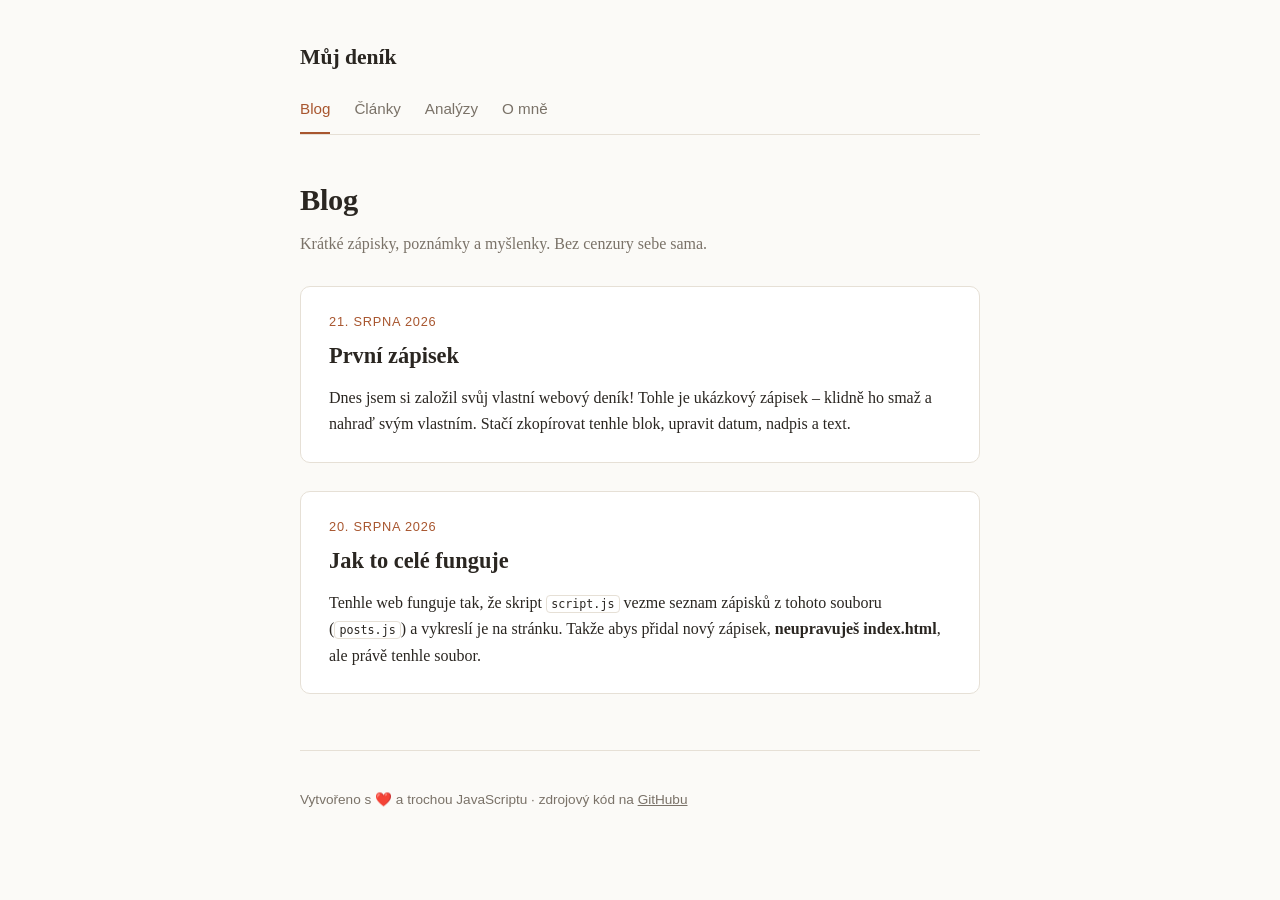
==== index.html @ 7cc1a0c2 "Add files via upload" ====
<!doctype html>
<html lang="cs">
<head>
  <meta charset="UTF-8">
  <meta name="viewport" content="width=device-width, initial-scale=1.0">
  <title>Blog · Můj deník</title>
  <link rel="stylesheet" href="style.css">
</head>
<body>

  <header>
    <a href="index.html" class="site-title">Můj deník</a>

    <nav class="nav">
      <a href="index.html"   class="nav-link is-active">Blog</a>
      <a href="clanky.html"  class="nav-link">Články</a>
      <a href="analyzy.html" class="nav-link">Analýzy</a>
      <a href="o-mne.html"   class="nav-link">O mně</a>
    </nav>
  </header>

  <main>
    <h1 class="page-title">Blog</h1>
    <p class="page-intro">Krátké zápisky, poznámky a myšlenky. Bez cenzury sebe sama.</p>

    <!-- Zápisky se sem vykreslí automaticky ze souboru posts.js -->
    <div id="posts"></div>
  </main>

  <footer>
    <p>Vytvořeno s ❤️ a trochou JavaScriptu · zdrojový kód na
      <a href="https://github.com/Fluscus/Fluscus.github.io">GitHubu</a></p>
  </footer>

  <script src="posts.js"></script>
  <script src="script.js"></script>
</body>
</html>
---- style.css ----
/* ============================================
   BAREVNÁ PALETA
   ============================================
   Proměnné v :root si nadefinuješ jednou a pak je používáš
   všude přes var(--nazev). Když budeš chtít změnit barvu webu,
   měníš ji jen tady na jednom místě.                          */

:root {
  --bg: #fbfaf7;
  --text: #2a2621;
  --muted: #7a7268;
  --accent: #a8562f;
  --border: #e6e0d6;
  --card-bg: #ffffff;
  --max-width: 680px;
}

/* Pokud má návštěvník v systému zapnutý tmavý režim,
   přepíšou se tyhle proměnné a web sám ztmavne.            */
@media (prefers-color-scheme: dark) {
  :root {
    --bg: #1c1a17;
    --text: #ece7de;
    --muted: #9c9488;
    --accent: #e0895b;
    --border: #35312b;
    --card-bg: #232019;
  }
}

* {
  box-sizing: border-box;
}

body {
  margin: 0;
  padding: 0 1.25rem 4rem;
  background: var(--bg);
  color: var(--text);
  font-family: "Iowan Old Style", "Georgia", "Charter", serif;
  line-height: 1.65;
}

/* ============================================
   HLAVIČKA A NAVIGACE
   ============================================ */

header {
  max-width: var(--max-width);
  margin: 0 auto;
  padding: 2.5rem 0 0;
  border-bottom: 1px solid var(--border);
}

/* Název webu vlevo nahoře. Je to odkaz na úvodní stránku,
   ale nechceme, aby vypadal jako podtržený modrý odkaz.    */
.site-title {
  display: inline-block;
  font-size: 1.35rem;
  font-weight: bold;
  color: var(--text);
  text-decoration: none;   /* zruší podtržení */
  margin-bottom: 1.25rem;
}

/* display:flex srovná odkazy vedle sebe do řádku.
   gap je mezera mezi nimi. flex-wrap znamená, že na úzkém
   displeji telefonu se zalomí na další řádek místo přetečení. */
.nav {
  display: flex;
  flex-wrap: wrap;
  gap: 1.5rem;
}

.nav-link {
  font-family: -apple-system, BlinkMacSystemFont, "Segoe UI", sans-serif;
  font-size: 0.95rem;
  color: var(--muted);
  text-decoration: none;
  padding-bottom: 0.7rem;

  /* Průhledná čára pod odkazem. Je tu pořád, jen ji není vidět –
     díky tomu se text při najetí myší neposune o 2 pixely. */
  border-bottom: 2px solid transparent;

  transition: color 0.15s;   /* barva se mění plynule, ne skokem */
}

/* :hover = stav, kdy je na odkazu myš */
.nav-link:hover {
  color: var(--text);
}

/* Odkaz na stránku, na které zrovna jsem. Ten štítek is-active
   si v každém HTML souboru posouváš na správný odkaz.      */
.nav-link.is-active {
  color: var(--accent);
  border-bottom-color: var(--accent);
}

/* ============================================
   OBSAH STRÁNKY
   ============================================ */

main {
  max-width: var(--max-width);
  margin: 0 auto;
}

.page-title {
  margin: 2.5rem 0 0.4rem;
  font-size: 1.9rem;
  letter-spacing: -0.01em;
}

.page-intro {
  margin: 0 0 0.5rem;
  color: var(--muted);
}

/* ============================================
   ZÁPISKY NA BLOGU
   ============================================ */

.post {
  background: var(--card-bg);
  border: 1px solid var(--border);
  border-radius: 10px;
  padding: 1.5rem 1.75rem;
  margin-top: 1.75rem;
}

.post time {
  display: block;
  font-family: -apple-system, BlinkMacSystemFont, "Segoe UI", sans-serif;
  font-size: 0.8rem;
  text-transform: uppercase;
  letter-spacing: 0.06em;
  color: var(--accent);
  margin-bottom: 0.4rem;
}

.post h2 {
  margin: 0 0 0.6rem;
  font-size: 1.4rem;
}

.post p {
  margin: 0;
}

.empty {
  color: var(--muted);
  font-style: italic;
  margin-top: 2rem;
}

/* ============================================
   PATIČKA
   ============================================ */

footer {
  max-width: var(--max-width);
  margin: 3.5rem auto 0;
  padding-top: 1.5rem;
  border-top: 1px solid var(--border);
  color: var(--muted);
  font-size: 0.85rem;
  font-family: -apple-system, BlinkMacSystemFont, "Segoe UI", sans-serif;
}

footer a {
  color: inherit;
}

code {
  background: var(--card-bg);
  border: 1px solid var(--border);
  border-radius: 4px;
  padding: 0.1em 0.35em;
  font-size: 0.9em;
}
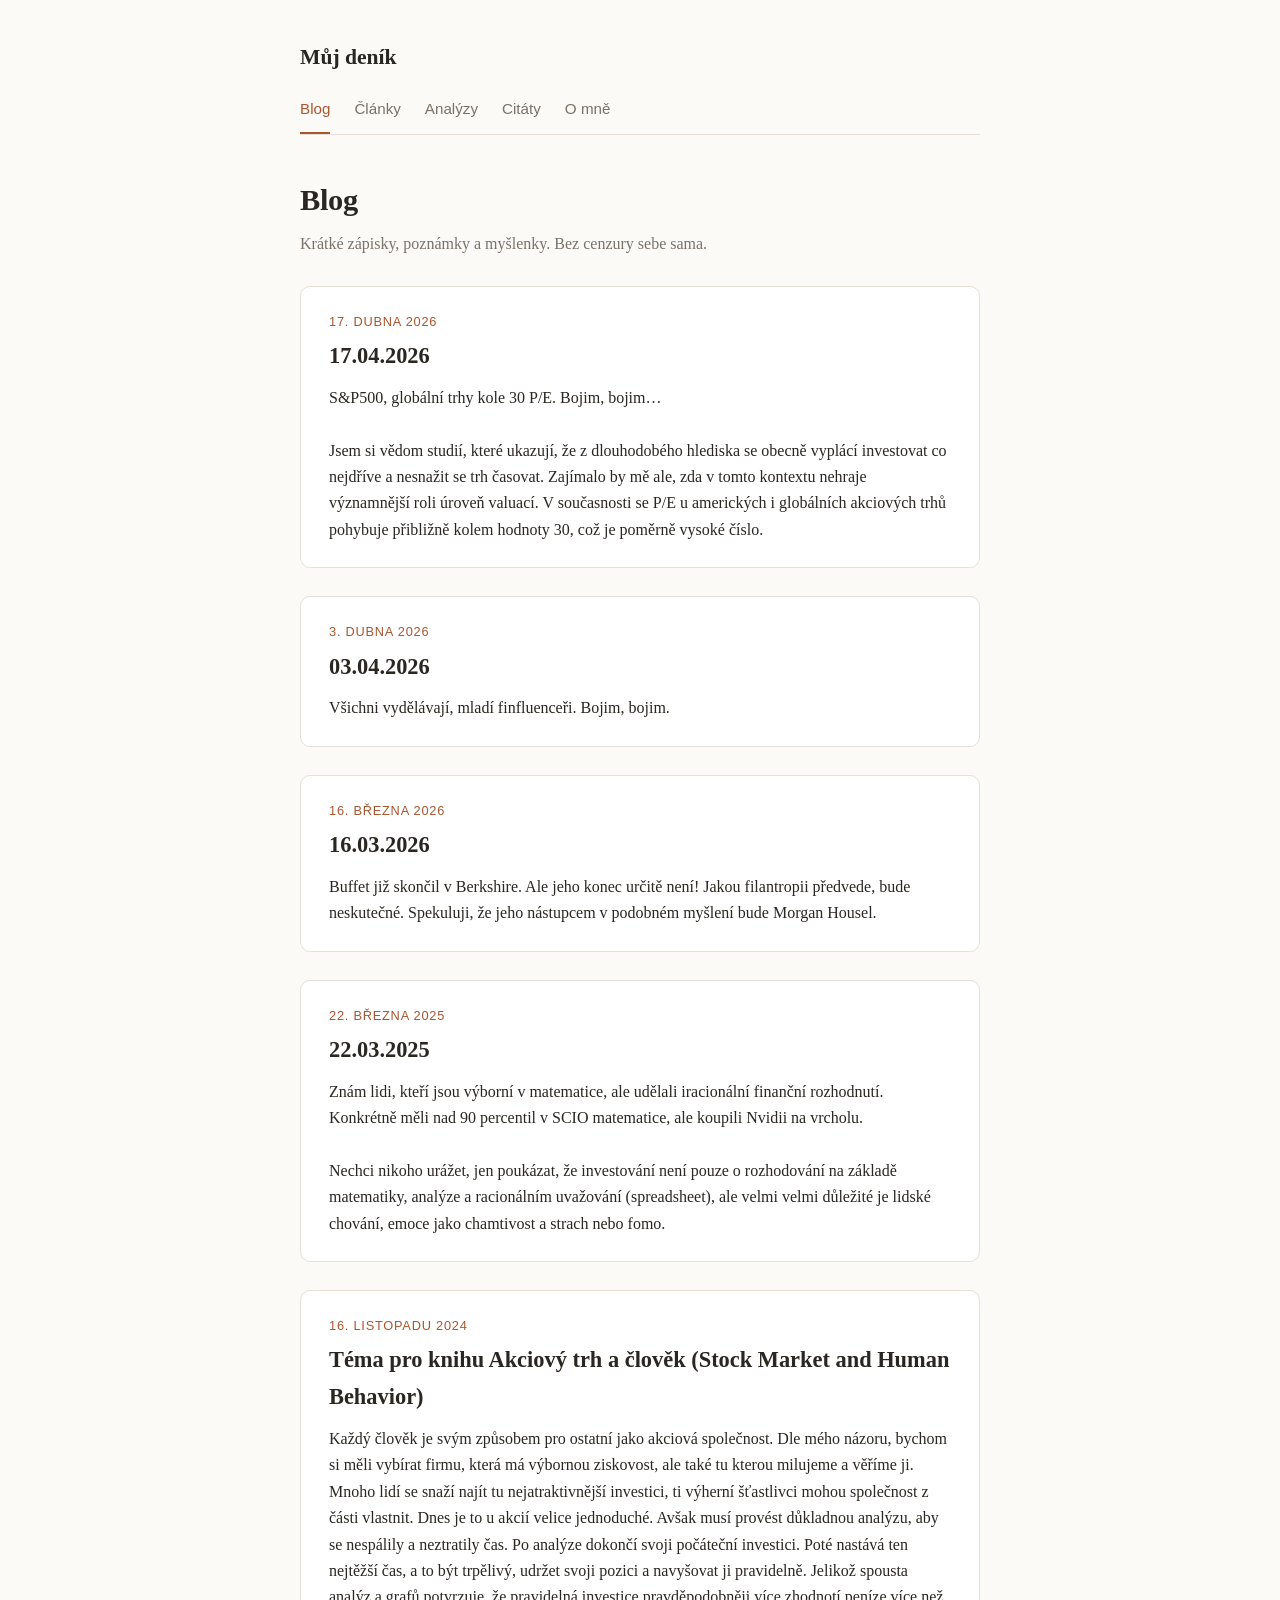
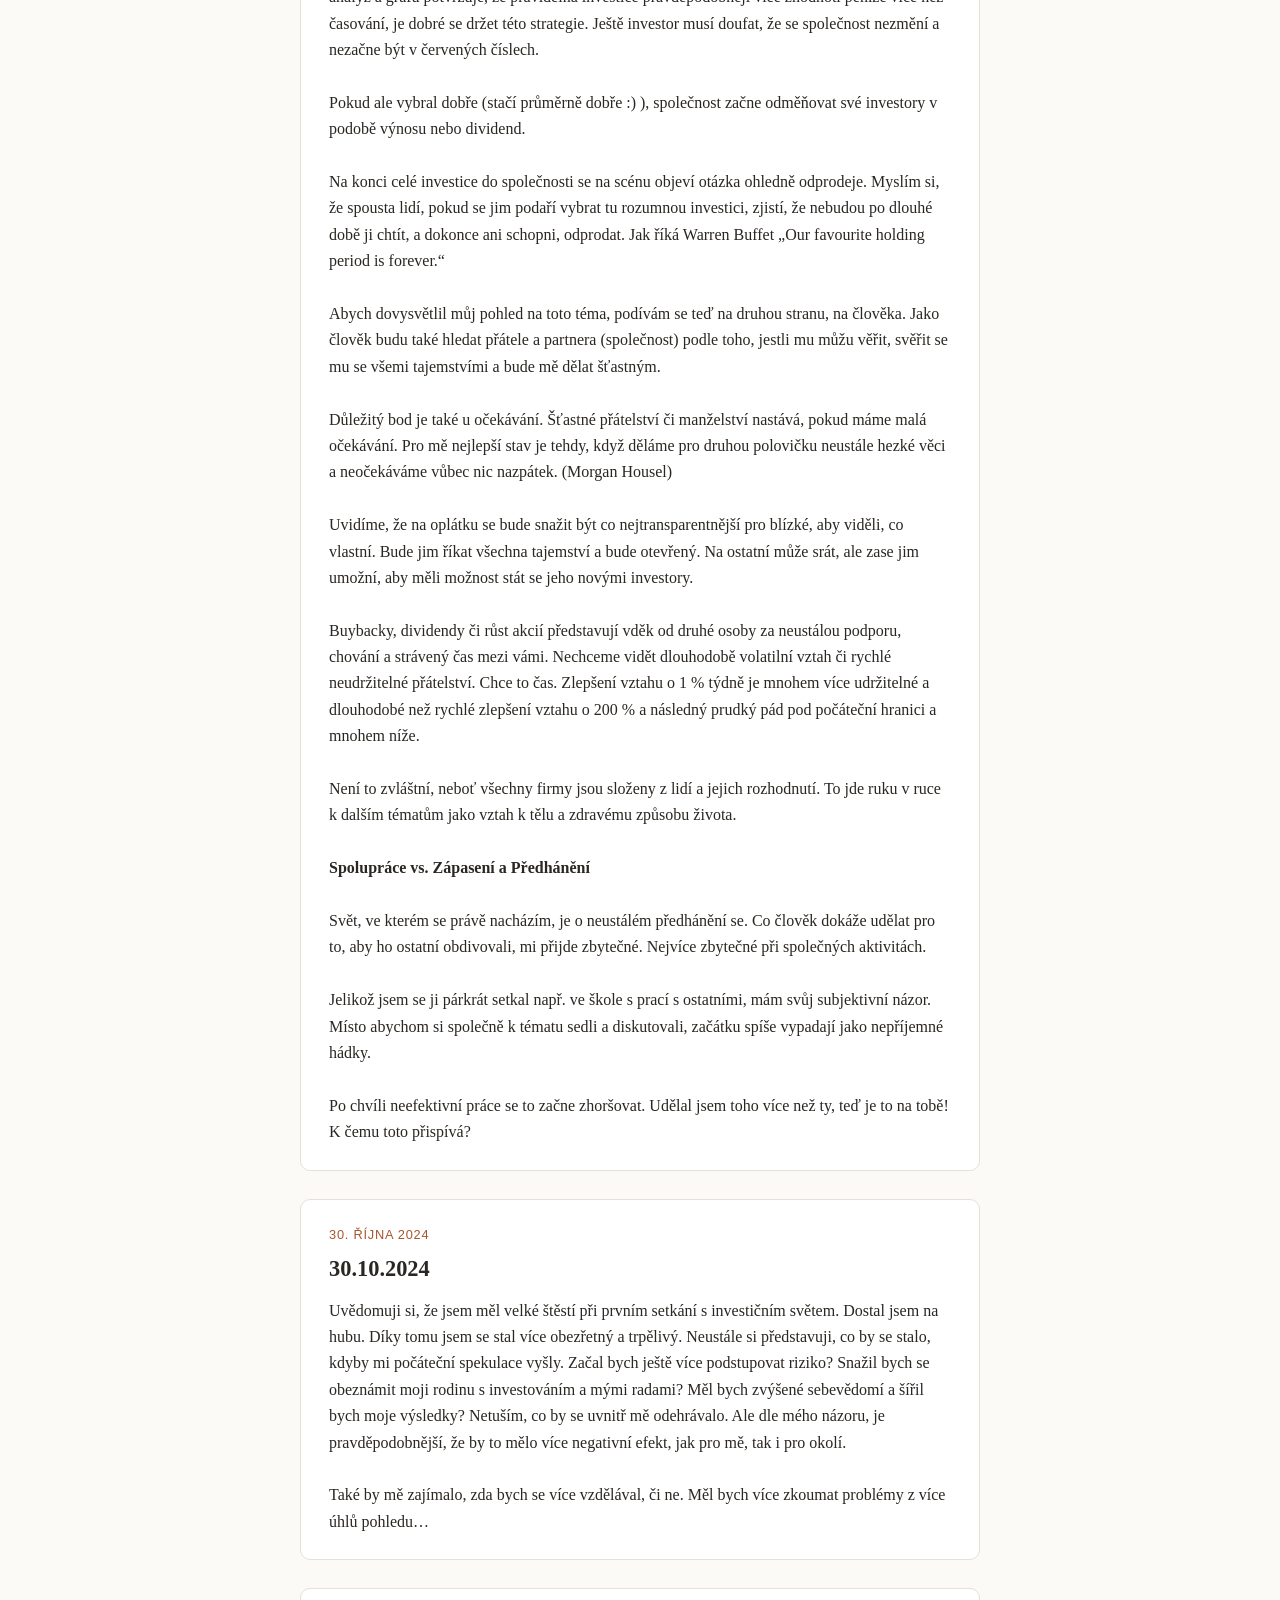
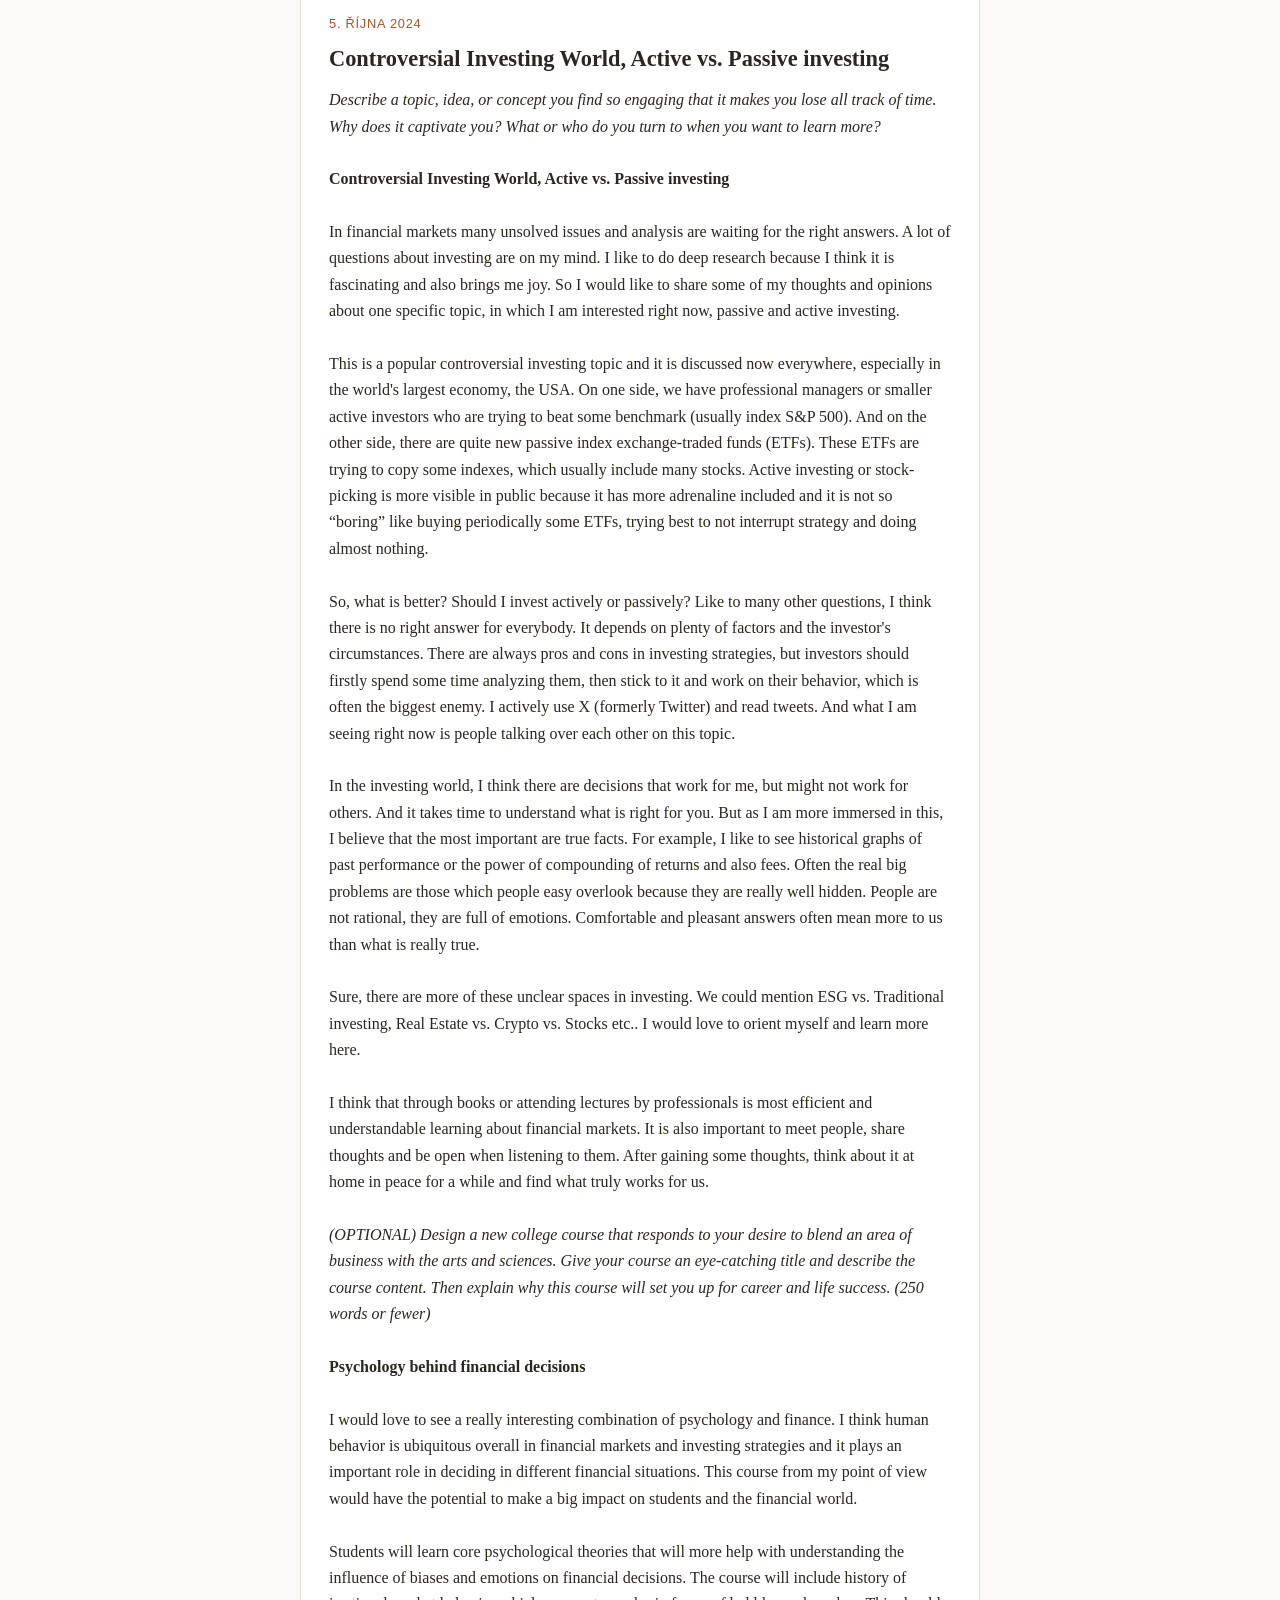
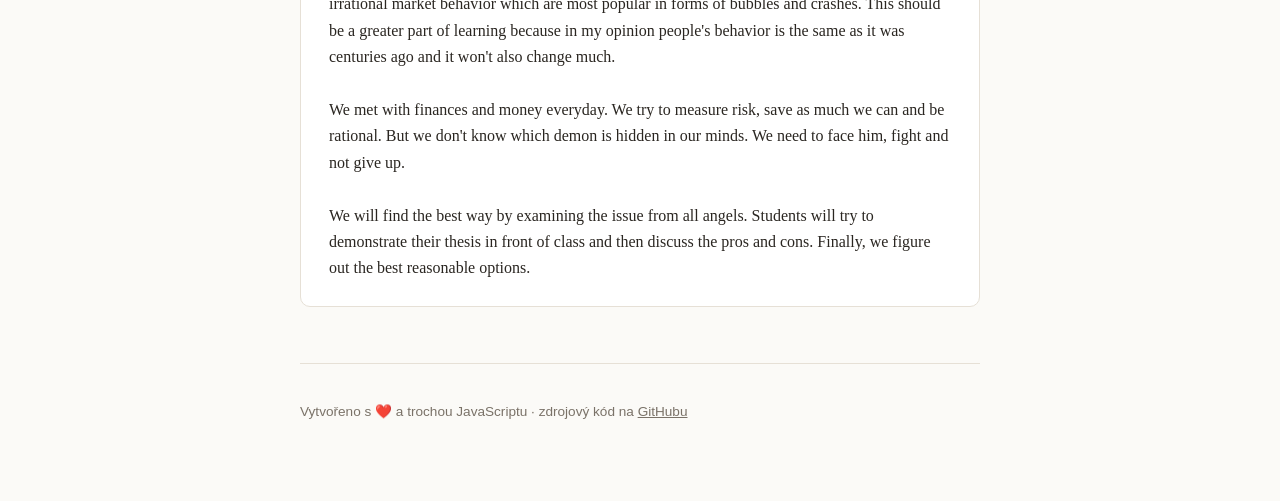
==== commit 16cb9ad1: "a" ====
--- a/index.html
+++ b/index.html
@@ -15,6 +15,7 @@
       <a href="index.html"   class="nav-link is-active">Blog</a>
       <a href="clanky.html"  class="nav-link">Články</a>
       <a href="analyzy.html" class="nav-link">Analýzy</a>
+      <a href="citaty.html"  class="nav-link">Citáty</a>
       <a href="o-mne.html"   class="nav-link">O mně</a>
     </nav>
   </header>
--- a/style.css
+++ b/style.css
@@ -156,6 +156,45 @@
 }
 
 /* ============================================
+   CITÁTY
+   ============================================ */
+
+.citat-card {
+  background: var(--card-bg);
+  border: 1px solid var(--border);
+  border-radius: 10px;
+  padding: 1.5rem 1.75rem;
+  margin-top: 1.75rem;
+  cursor: pointer;
+}
+
+.citat-text {
+  margin: 0 0 0.6rem;
+  font-size: 1.2rem;
+  font-style: italic;
+}
+
+.citat-autor {
+  margin: 0;
+  color: var(--muted);
+  font-family: -apple-system, BlinkMacSystemFont, "Segoe UI", sans-serif;
+  font-size: 0.85rem;
+}
+
+/* Komentář je schovaný, dokud karta nemá třídu is-open
+   (tu přepíná klik v citaty-script.js). */
+.citat-komentar {
+  display: none;
+  margin: 1rem 0 0;
+  padding-top: 1rem;
+  border-top: 1px solid var(--border);
+}
+
+.citat-card.is-open .citat-komentar {
+  display: block;
+}
+
+/* ============================================
    PATIČKA
    ============================================ */
 
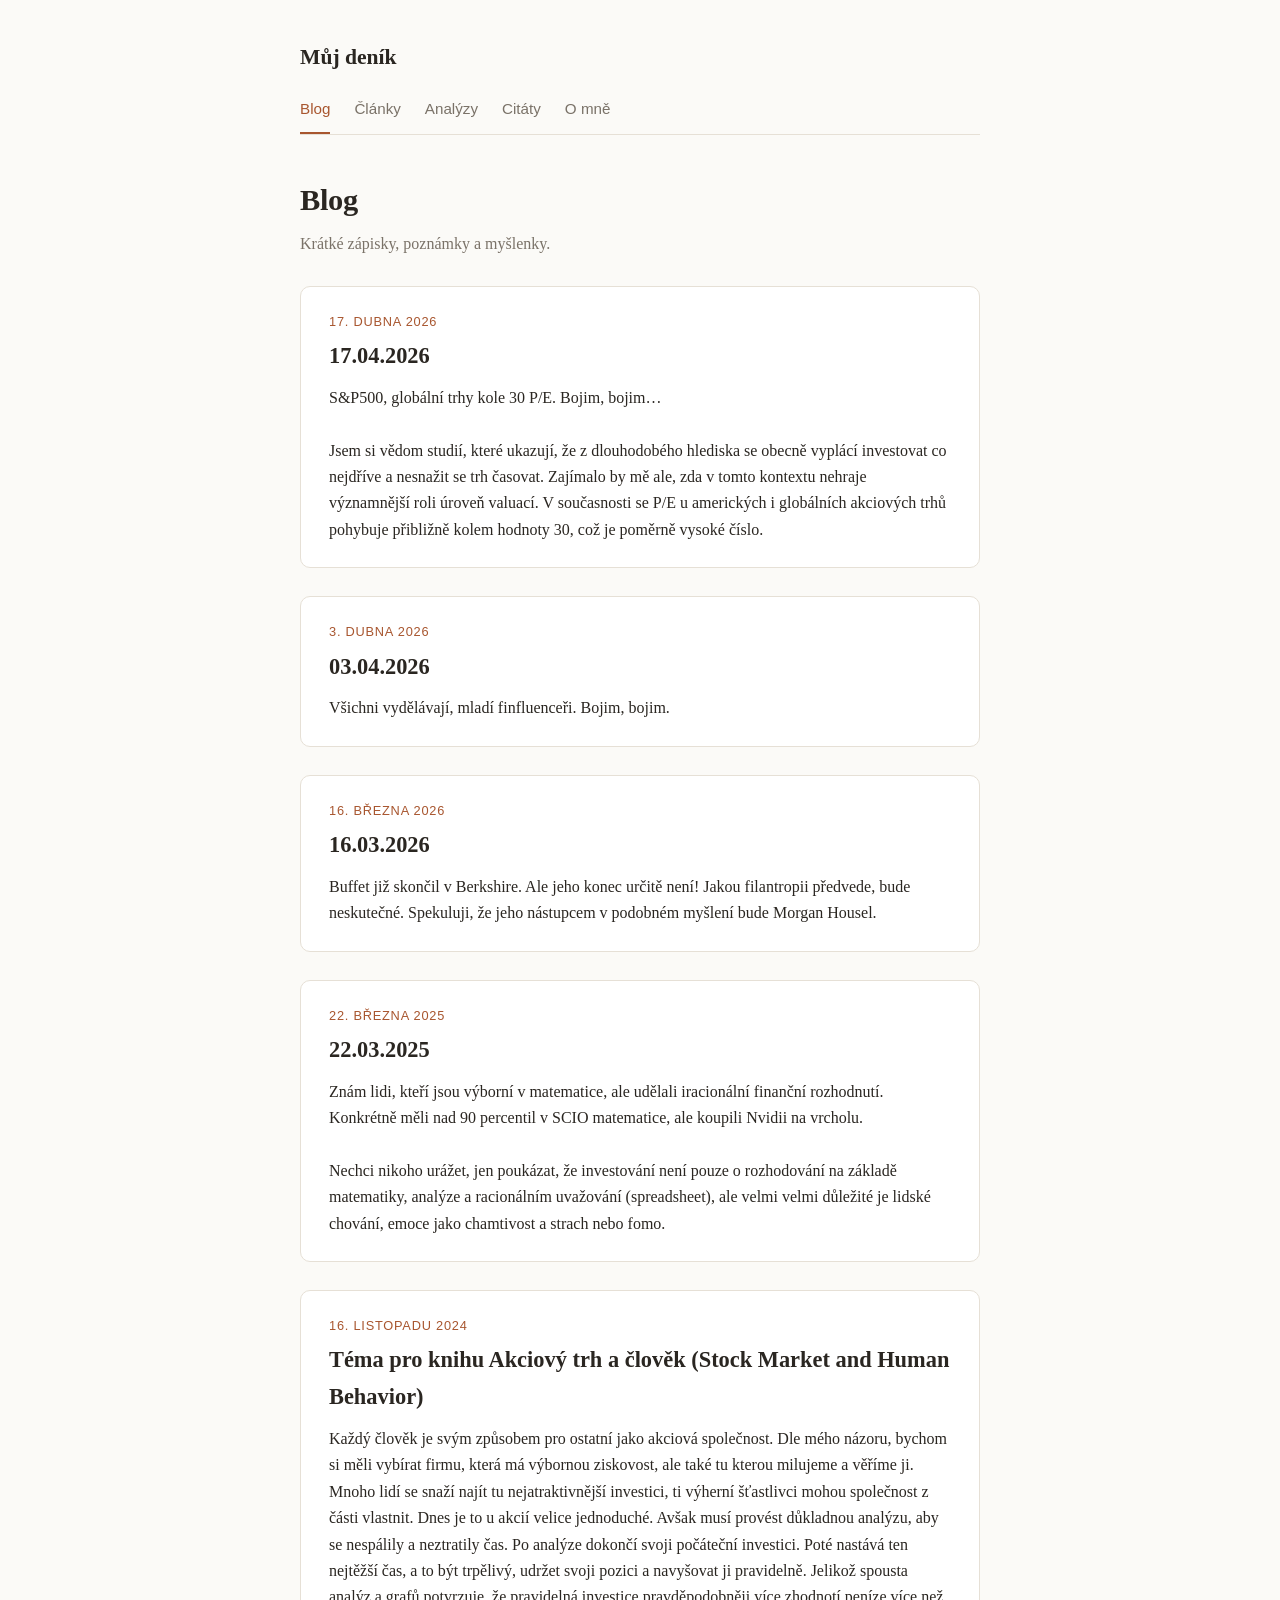
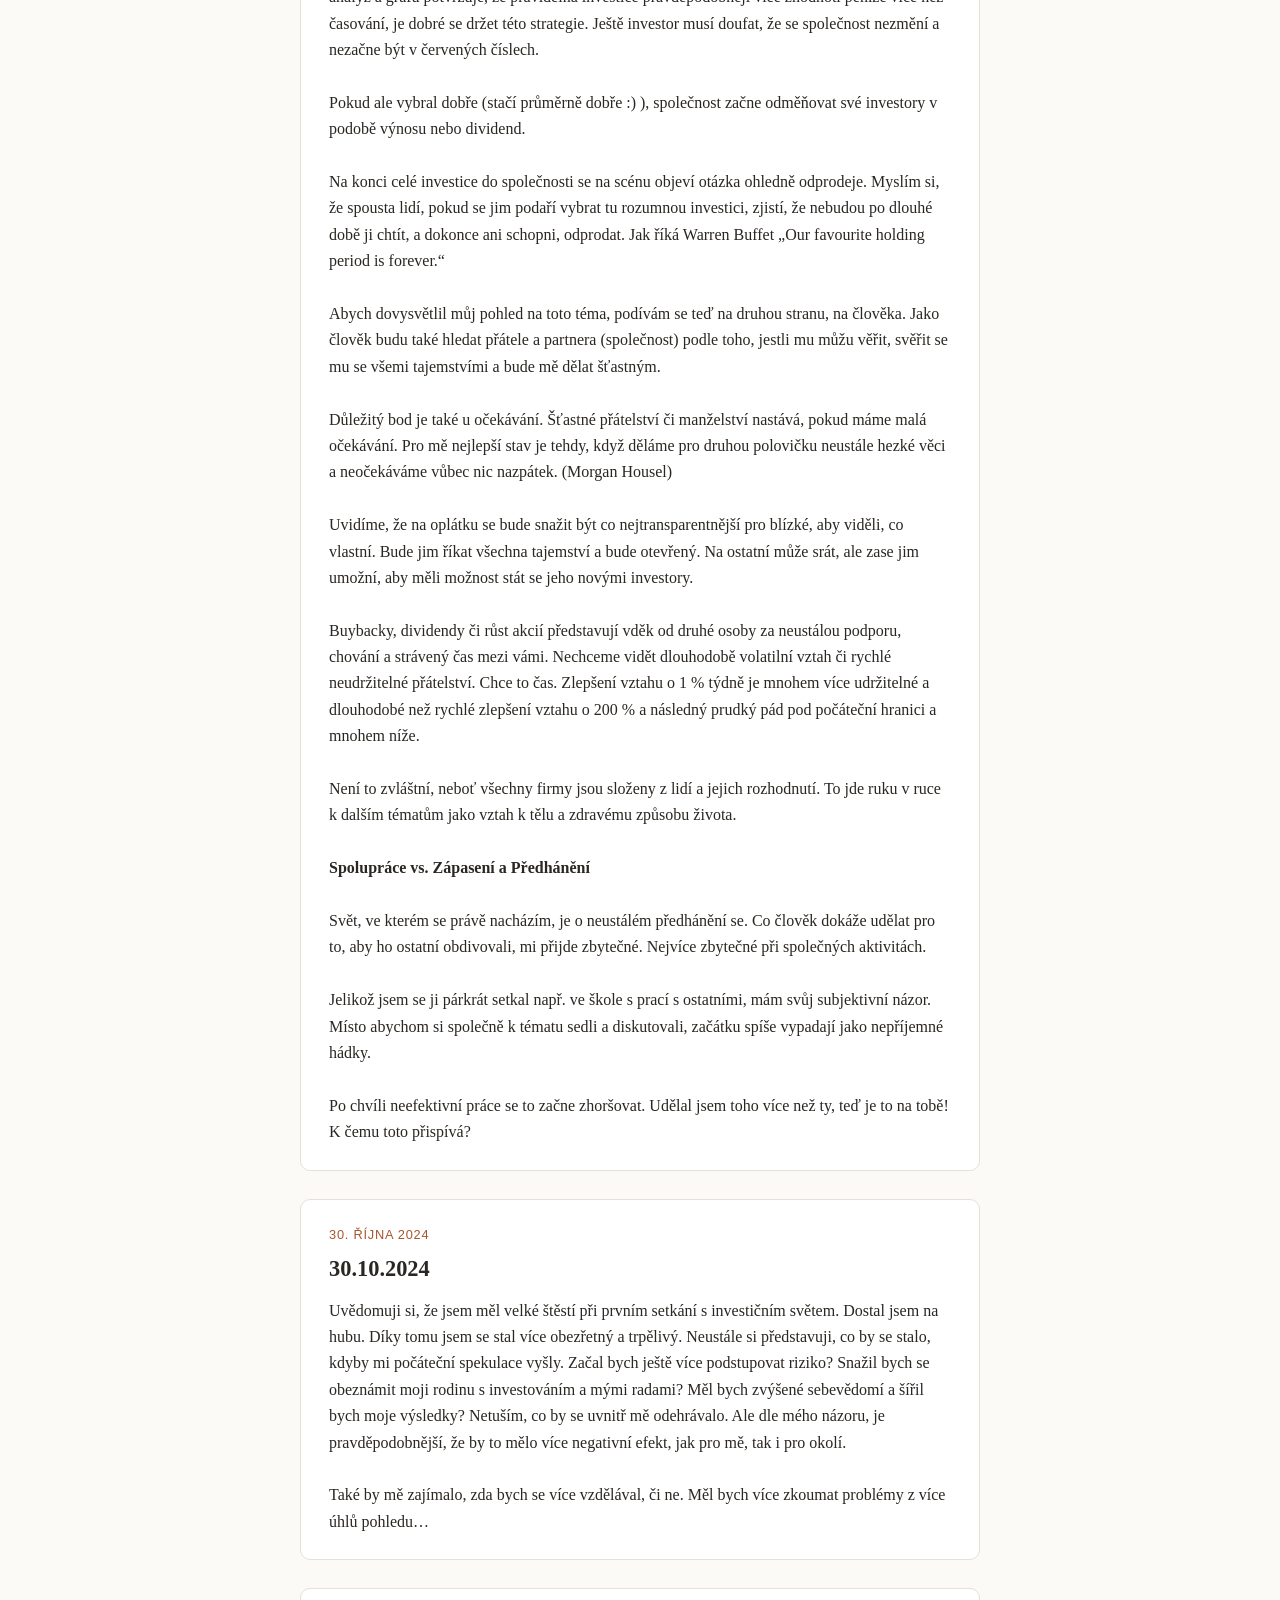
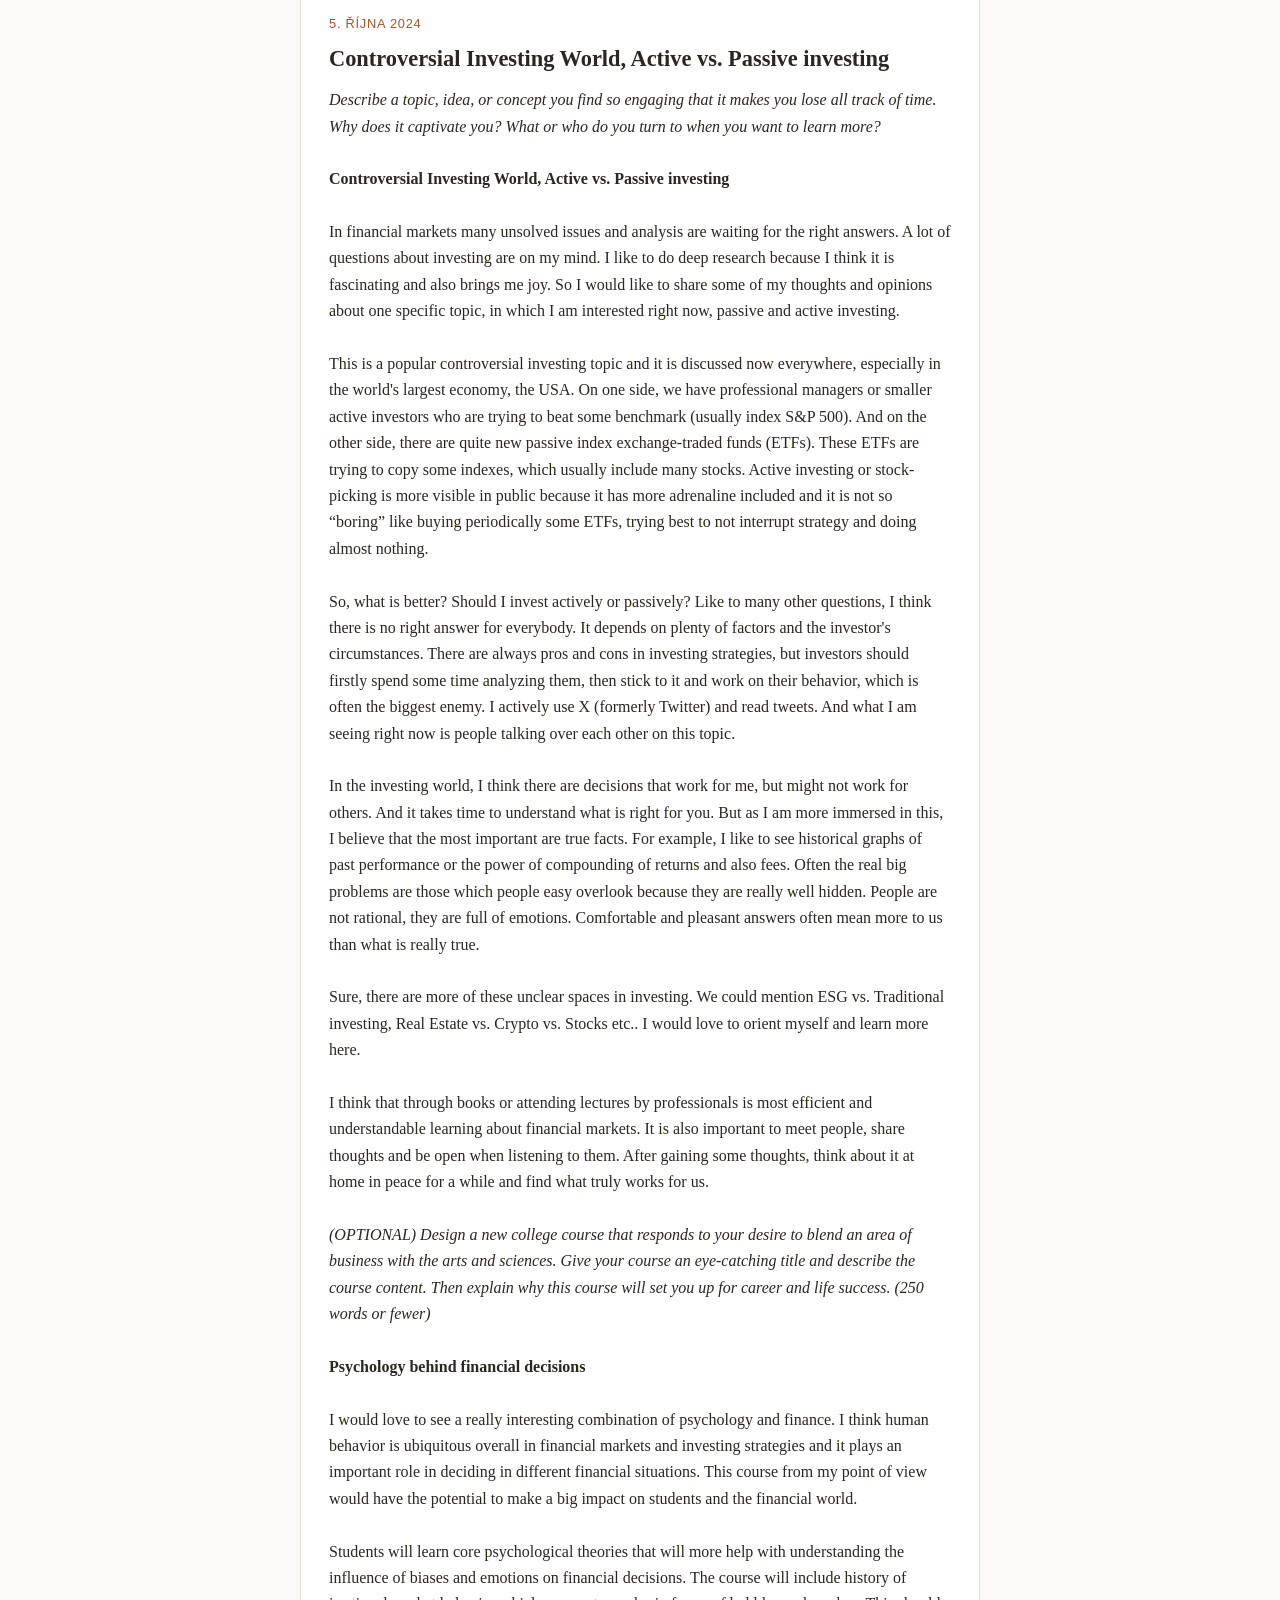
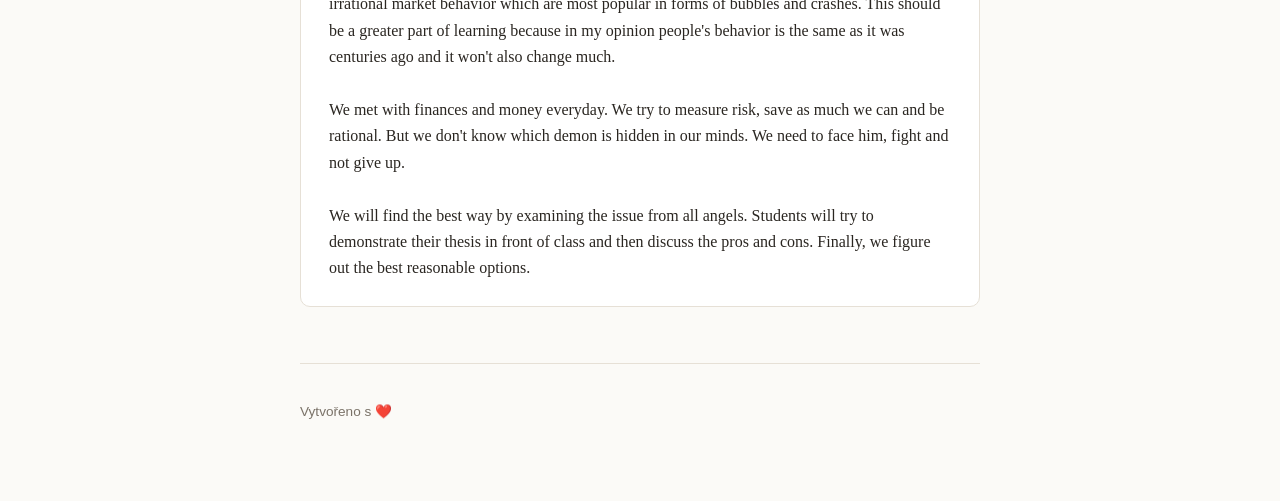
==== commit 578f8fef: "Update index.html" ====
--- a/index.html
+++ b/index.html
@@ -22,15 +22,14 @@
 
   <main>
     <h1 class="page-title">Blog</h1>
-    <p class="page-intro">Krátké zápisky, poznámky a myšlenky. Bez cenzury sebe sama.</p>
+    <p class="page-intro">Krátké zápisky, poznámky a myšlenky.</p>
 
     <!-- Zápisky se sem vykreslí automaticky ze souboru posts.js -->
     <div id="posts"></div>
   </main>
 
   <footer>
-    <p>Vytvořeno s ❤️ a trochou JavaScriptu · zdrojový kód na
-      <a href="https://github.com/Fluscus/Fluscus.github.io">GitHubu</a></p>
+    <p>Vytvořeno s ❤️</p>
   </footer>
 
   <script src="posts.js"></script>
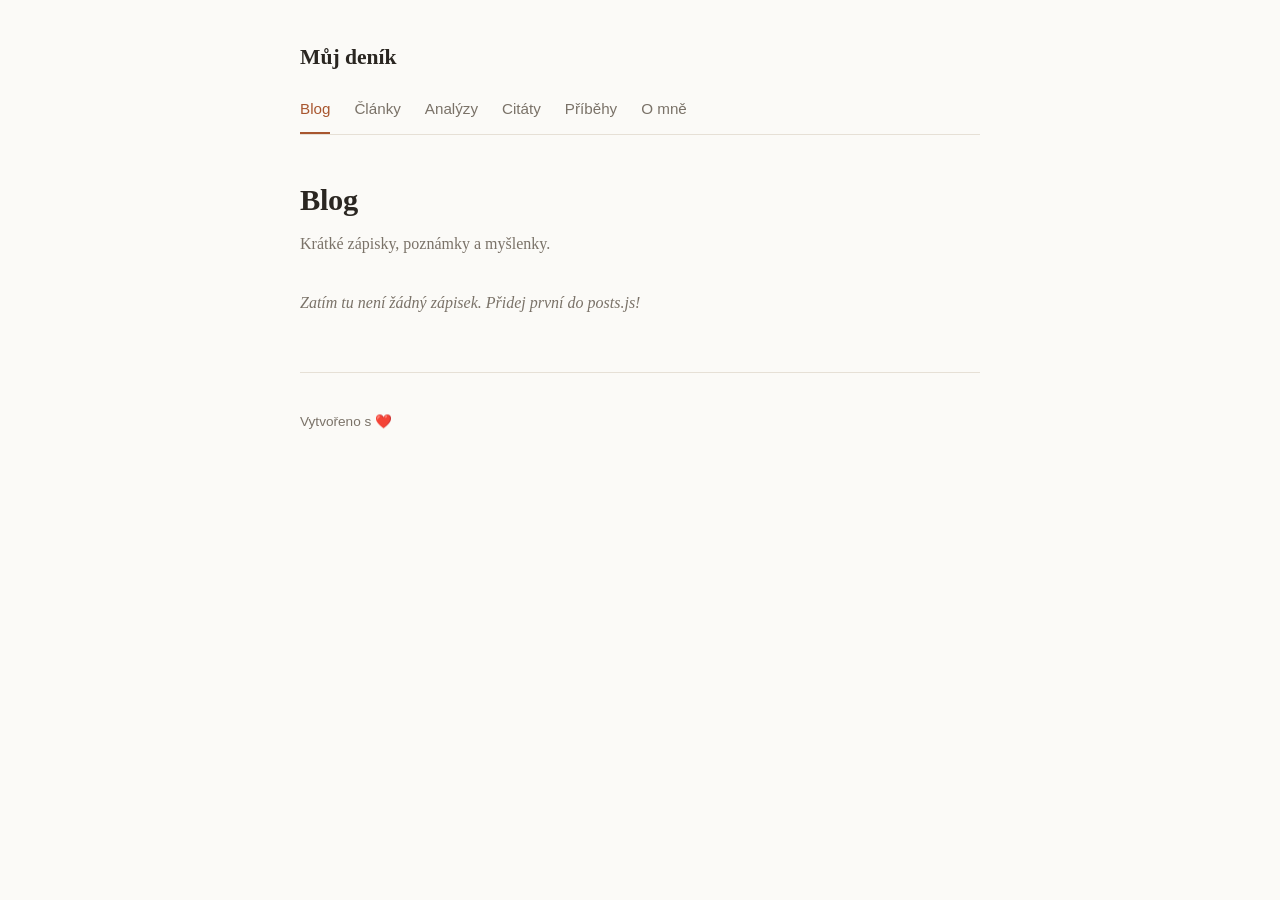
==== commit 048af0bf: "a" ====
--- a/index.html
+++ b/index.html
@@ -16,6 +16,7 @@
       <a href="clanky.html"  class="nav-link">Články</a>
       <a href="analyzy.html" class="nav-link">Analýzy</a>
       <a href="citaty.html"  class="nav-link">Citáty</a>
+      <a href="pribehy.html" class="nav-link">Příběhy</a>
       <a href="o-mne.html"   class="nav-link">O mně</a>
     </nav>
   </header>
